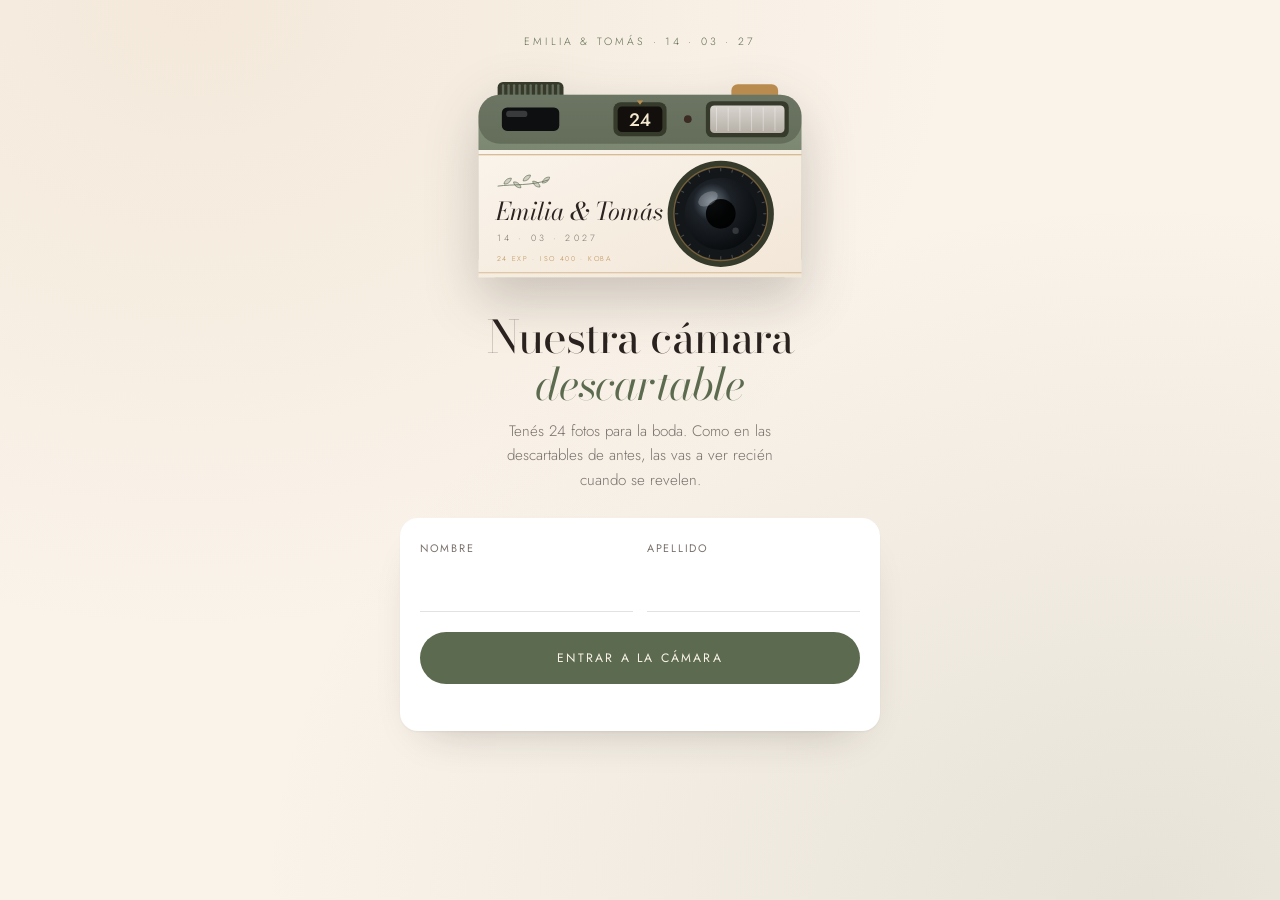
==== index.html @ c5aff481 "Carrusel de fotos, sin zoom y sin cinta de demostración - Las fotos reveladas y las del álbum se abr" ====
<!DOCTYPE html>
<html lang="es">
<head>
<meta charset="UTF-8">
<meta name="viewport" content="width=device-width, initial-scale=1, maximum-scale=1, user-scalable=no, viewport-fit=cover">
<title>Cámara descartable</title>
<meta name="robots" content="noindex">
<meta name="theme-color" content="#FAF3EA">
<meta name="apple-mobile-web-app-capable" content="yes">
<meta name="mobile-web-app-capable" content="yes">
<meta name="apple-mobile-web-app-status-bar-style" content="default">
<meta name="apple-mobile-web-app-title" content="Cámara" id="meta-titulo-app">
<link rel="manifest" href="manifest.webmanifest">
<link rel="icon" href="assets/icono-192.png" type="image/png">
<link rel="apple-touch-icon" href="assets/icono-180.png">

<link rel="preconnect" href="https://fonts.googleapis.com">
<link rel="preconnect" href="https://fonts.gstatic.com" crossorigin>
<link href="https://fonts.googleapis.com/css2?family=Bodoni+Moda:ital,opsz,wght@0,6..96,400;0,6..96,500;1,6..96,400;1,6..96,500&family=Jost:wght@300;400;500&display=swap" rel="stylesheet">

<link rel="stylesheet" href="css/base.css">
<link rel="stylesheet" href="css/app.css">
</head>
<body>

<!-- Íconos de línea fina que usa toda la app -->
<svg width="0" height="0" style="position:absolute" aria-hidden="true">
  <symbol id="i-camara" viewBox="0 0 24 24"><path d="M3 8h4l2-3h6l2 3h4v12H3z"/><circle cx="12" cy="13.5" r="3.8"/></symbol>
  <symbol id="i-rollo" viewBox="0 0 24 24"><rect x="3" y="5" width="18" height="14" rx="1.5"/><path d="M3 8.5h18M3 15.5h18M6 5v3.5M9.5 5v3.5M13 5v3.5M16.5 5v3.5M6 15.5V19M9.5 15.5V19M13 15.5V19M16.5 15.5V19"/></symbol>
  <symbol id="i-album" viewBox="0 0 24 24"><rect x="3" y="3" width="8" height="8" rx="1"/><rect x="13" y="3" width="8" height="8" rx="1"/><rect x="3" y="13" width="8" height="8" rx="1"/><rect x="13" y="13" width="8" height="8" rx="1"/></symbol>
  <symbol id="i-cerrar" viewBox="0 0 24 24"><path d="M6 6l12 12M18 6L6 18"/></symbol>
  <symbol id="i-flash" viewBox="0 0 24 24"><path d="M13 2L5 13.5h6L10 22l8-11.5h-6z"/></symbol>
  <symbol id="i-flash-off" viewBox="0 0 24 24"><path d="M13 2L5 13.5h6L10 22l8-11.5h-6z"/><path d="M3 3l18 18"/></symbol>
  <symbol id="i-girar" viewBox="0 0 24 24"><path d="M4 12a8 8 0 0 1 13.7-5.6L20 8.7M20 4v4.7h-4.7M20 12a8 8 0 0 1-13.7 5.6L4 15.3M4 20v-4.7h4.7"/></symbol>
  <symbol id="i-galeria" viewBox="0 0 24 24"><rect x="3" y="4" width="18" height="16" rx="1.5"/><circle cx="8.5" cy="9.5" r="1.8"/><path d="M21 16l-5-5-8 9"/></symbol>
  <symbol id="i-candado" viewBox="0 0 24 24"><rect x="5" y="10.5" width="14" height="10" rx="1.5"/><path d="M8 10.5V7.5a4 4 0 0 1 8 0v3"/></symbol>
  <symbol id="i-descargar" viewBox="0 0 24 24"><path d="M12 4v11M7 10.5l5 5 5-5M5 20h14"/></symbol>
  <symbol id="i-mensaje" viewBox="0 0 24 24"><path d="M4 5h16v11H9l-5 4z"/></symbol>
  <symbol id="i-campana" viewBox="0 0 24 24"><path d="M6 16V11a6 6 0 0 1 12 0v5l1.5 2h-15z"/><path d="M10 20.5a2 2 0 0 0 4 0"/></symbol>
  <symbol id="i-compartir" viewBox="0 0 24 24"><path d="M12 15V3M8 7l4-4 4 4"/><path d="M5 11v9h14v-9"/></symbol>
  <symbol id="i-papelera" viewBox="0 0 24 24"><path d="M4 7h16M9 7V4.5h6V7M6.5 7l1 13h9l1-13M10 11v5.5M14 11v5.5"/></symbol>
  <symbol id="i-cambiar" viewBox="0 0 24 24"><path d="M4 9h13l-3.5-3.5M20 15H7l3.5 3.5"/></symbol>
  <symbol id="i-mas" viewBox="0 0 24 24"><rect x="4" y="4" width="16" height="16" rx="3"/><path d="M12 8.5v7M8.5 12h7"/></symbol>
</svg>

<div class="app" id="app">

  <!-- Barra superior -->
  <header class="topbar" id="topbar" hidden>
    <div class="topbar-titulo">
      <span class="topbar-nombres" id="tb-nombres"></span>
      <span class="topbar-fecha" id="tb-fecha"></span>
    </div>
    <button class="avatar" id="btn-perfil" type="button" aria-label="Tu perfil"></button>
  </header>

  <main class="pantallas">

    <!-- Cargando -->
    <section class="pantalla pantalla-centro" id="p-cargando">
      <span class="cargando"></span>
    </section>

    <!-- Error -->
    <section class="pantalla pantalla-centro" id="p-error" hidden>
      <p class="mensaje-grande" id="error-texto">No pudimos conectarnos.</p>
      <button class="btn btn-primary" type="button" id="btn-reintentar">Reintentar</button>
    </section>

    <!-- Bienvenida y registro -->
    <section class="pantalla pantalla-bienvenida" id="p-bienvenida" hidden>
      <p class="kicker" id="bv-kicker"></p>
      <div class="descartable-lugar" data-descartable></div>
      <h1 class="titulo-grande">Nuestra cámara<br><em>descartable</em></h1>
      <p class="bajada" id="bv-bajada"></p>
      <form class="form-registro" id="form-registro" novalidate>
        <div class="fila-2">
          <div class="campo">
            <label for="reg-nombre">Nombre</label>
            <input type="text" id="reg-nombre" autocomplete="given-name" maxlength="60" required>
          </div>
          <div class="campo">
            <label for="reg-apellido">Apellido</label>
            <input type="text" id="reg-apellido" autocomplete="family-name" maxlength="60" required>
          </div>
        </div>
        <button class="btn btn-primary btn-block" type="submit" id="btn-registro">Entrar a la cámara</button>
        <p class="feedback" id="reg-feedback" role="status" aria-live="polite"></p>
      </form>
      <p class="nota" id="bv-cerrada" hidden>La cámara está cerrada por ahora.</p>
    </section>

    <!-- Pestaña: Cámara -->
    <section class="pantalla pantalla-camara" id="p-camara" hidden>
      <div class="descartable-lugar" data-descartable></div>
      <div class="cam-estado">
        <p class="cam-estado-num"><span id="cam-quedan">24</span> <span class="cam-estado-txt" id="cam-quedan-txt">fotos en tu rollo</span></p>
        <p class="cam-estado-revela" id="cam-revela"></p>
      </div>
      <button class="obturador-grande" type="button" id="btn-abrir" aria-label="Abrir la cámara">
        <span class="obturador-anillo"></span>
        <span class="obturador-texto">Abrir cámara</span>
      </button>
      <label class="link" for="input-galeria" id="btn-galeria">o subí una foto de tu galería</label>
      <input type="file" id="input-galeria" accept="image/*" class="archivo-oculto">
      <input type="file" id="input-camara-nativa" accept="image/*" capture="environment" class="archivo-oculto">
    </section>

    <!-- Pestaña: Mi rollo -->
    <section class="pantalla pantalla-rollo" id="p-rollo" hidden>
      <div class="rollo-cabecera">
        <h2>Tu rollo</h2>
        <p class="rollo-resumen" id="rollo-resumen"></p>
      </div>
      <div class="rollo-revelado" id="rollo-revelado"></div>
      <div class="pelicula">
        <div class="pelicula-cuadros" id="rollo-grid"></div>
        <p class="pelicula-vacia" id="rollo-vacio">Todavía no sacaste fotos.<br>La primera es la más difícil.</p>
      </div>
    </section>

    <!-- Pestaña: Álbum -->
    <section class="pantalla pantalla-album" id="p-album" hidden>
      <div class="rollo-cabecera">
        <h2>Álbum</h2>
        <p class="rollo-resumen" id="album-resumen"></p>
      </div>
      <div class="album-bloqueado" id="album-bloqueado">
        <span class="album-candado"><svg><use href="#i-candado"/></svg></span>
        <p class="mensaje-grande" id="album-bloqueado-titulo">El álbum es privado</p>
        <p class="nota" id="album-bloqueado-texto"></p>
      </div>
      <div id="album-abierto" hidden>
        <div class="chips" role="tablist">
          <button class="chip is-activo" type="button" data-filtro="todas" role="tab" aria-selected="true">Todas</button>
          <button class="chip" type="button" data-filtro="mias" role="tab" aria-selected="false">Mis fotos</button>
        </div>
        <div class="album-grid" id="album-grid"></div>
        <p class="nota" id="album-vacio" hidden>Todavía no hay fotos en el álbum.</p>
      </div>
    </section>
  </main>

  <!-- Pestañas -->
  <nav class="tabbar" id="tabbar" hidden>
    <button class="tab is-activa" type="button" data-tab="p-camara"><svg><use href="#i-camara"/></svg><span>Cámara</span></button>
    <button class="tab" type="button" data-tab="p-rollo"><svg><use href="#i-rollo"/></svg><span>Mi rollo</span><em class="tab-badge" id="tab-badge" hidden></em></button>
    <button class="tab" type="button" data-tab="p-album"><svg><use href="#i-album"/></svg><span>Álbum</span></button>
  </nav>
</div>

<!-- ===================== VISOR (cámara abierta) ===================== -->
<div class="visor" id="visor" hidden>
  <div class="visor-arriba">
    <button class="visor-btn" type="button" id="visor-cerrar" aria-label="Cerrar la cámara"><svg><use href="#i-cerrar"/></svg></button>
    <div class="contador" aria-live="polite" aria-label="Fotos que quedan">
      <span class="contador-ventana"><span class="contador-num" id="visor-num">24</span></span>
    </div>
    <button class="visor-btn" type="button" id="visor-flash" aria-label="Flash" aria-pressed="false"><svg><use href="#i-flash-off"/></svg></button>
  </div>
  <div class="visor-marco" id="visor-marco">
    <video id="visor-video" playsinline muted autoplay></video>
    <span class="visor-esquinas" aria-hidden="true"></span>
    <span class="visor-destello" id="visor-destello" aria-hidden="true"></span>
    <p class="visor-aviso" id="visor-aviso" hidden></p>
  </div>
  <div class="visor-abajo">
    <label class="visor-btn" for="input-galeria-visor" aria-label="Subir de la galería"><svg><use href="#i-galeria"/></svg></label>
    <input type="file" id="input-galeria-visor" accept="image/*" class="archivo-oculto">
    <button class="disparador" type="button" id="visor-disparar" aria-label="Sacar foto"><span></span></button>
    <button class="visor-btn" type="button" id="visor-girar" aria-label="Cambiar de cámara"><svg><use href="#i-girar"/></svg></button>
  </div>
  <button class="visor-chip" type="button" id="visor-chip" hidden><svg><use href="#i-mensaje"/></svg><span id="visor-chip-texto"></span></button>
</div>

<!-- ===================== CARRUSEL (fotos a pantalla completa) ===================== -->
<div class="carrusel" id="carrusel" hidden role="dialog" aria-modal="true" aria-labelledby="car-titulo">
  <div class="carrusel-arriba">
    <button class="visor-btn" type="button" id="car-cerrar" aria-label="Cerrar"><svg><use href="#i-cerrar"/></svg></button>
    <div class="carrusel-titulo"><span id="car-titulo"></span><em id="car-sub"></em></div>
    <span class="carrusel-cuenta" id="car-cuenta"></span>
  </div>
  <div class="carrusel-pista" id="car-pista"></div>
  <div class="carrusel-abajo">
    <p class="carrusel-comentario" id="car-comentario" hidden></p>
    <div class="carrusel-acciones">
      <button class="car-accion" type="button" id="car-mensaje"><svg><use href="#i-mensaje"/></svg>Mensaje</button>
      <button class="car-accion" type="button" id="car-guardar"><svg><use href="#i-descargar"/></svg>Guardar</button>
      <label class="car-accion" for="input-reemplazo" id="car-reemplazar"><svg><use href="#i-cambiar"/></svg>Reemplazar</label>
      <button class="car-accion" type="button" id="car-borrar"><svg><use href="#i-papelera"/></svg><span>Borrar</span></button>
    </div>
  </div>
</div>

<!-- ===================== HOJAS ===================== -->
<div class="hoja" id="h-perfil" hidden>
  <div class="hoja-panel" role="dialog" aria-modal="true" aria-labelledby="perfil-nombre">
    <span class="hoja-asa"></span>
    <div class="perfil-cabeza">
      <span class="avatar avatar-grande" id="perfil-avatar"></span>
      <p class="hoja-titulo" id="perfil-nombre"></p>
      <p class="perfil-modo" id="perfil-modo" hidden>Modo demostración · las fotos quedan solo en este celular</p>
    </div>
    <div class="lista">
      <div class="lista-item lista-item-col">
        <p class="lista-titulo">Tu enlace personal</p>
        <p class="lista-texto">Con este enlace volvés a tu cámara desde otro celular. No lo compartas: con él se entra como vos.</p>
        <div class="fila-2 fila-botones">
          <a class="btn btn-outline" id="enlace-whatsapp" target="_blank" rel="noopener">WhatsApp</a>
          <button class="btn btn-ghost" type="button" id="enlace-copiar">Copiar</button>
        </div>
      </div>
      <button class="lista-item" type="button" id="btn-instalar" hidden>
        <svg><use href="#i-mas"/></svg><span><strong>Instalar la app</strong>Tenela en tu pantalla de inicio</span>
      </button>
      <button class="lista-item" type="button" id="btn-avisos">
        <svg><use href="#i-campana"/></svg><span><strong>Avisos</strong><em id="avisos-estado">Te avisamos cuando se revelen</em></span>
      </button>
      <label class="lista-item" for="sw-sonido">
        <svg><use href="#i-camara"/></svg><span><strong>Sonido de la cámara</strong></span>
        <input type="checkbox" class="interruptor" id="sw-sonido" checked>
      </label>
    </div>
    <button class="link link-chico" type="button" id="btn-salir">Salir de esta cámara</button>
  </div>
</div>

<div class="hoja" id="h-mensaje" hidden>
  <div class="hoja-panel" role="dialog" aria-modal="true" aria-labelledby="mensaje-titulo">
    <span class="hoja-asa"></span>
    <p class="hoja-titulo" id="mensaje-titulo">Un mensaje para los novios</p>
    <p class="lista-texto" id="mensaje-sub"></p>
    <div class="campo">
      <label for="mensaje-texto">Mensaje (opcional)</label>
      <textarea id="mensaje-texto" maxlength="280" rows="3" placeholder="Unas palabras que acompañen la foto"></textarea>
    </div>
    <button class="btn btn-primary btn-block" type="button" id="mensaje-guardar">Guardar mensaje</button>
  </div>
</div>

<div class="hoja" id="h-foto" hidden>
  <div class="hoja-panel hoja-foto" role="dialog" aria-modal="true" aria-labelledby="foto-titulo">
    <span class="hoja-asa"></span>
    <div class="hoja-cabeza">
      <p class="hoja-titulo" id="foto-titulo"></p>
      <button class="icono-btn" type="button" data-cerrar aria-label="Cerrar"><svg><use href="#i-cerrar"/></svg></button>
    </div>
    <figure class="foto-grande" id="foto-figura">
      <img id="foto-img" alt="">
      <div class="negativo-grande" id="foto-negativo" hidden><span id="foto-negativo-num"></span><em>En revelado</em></div>
    </figure>
    <p class="foto-autor" id="foto-autor" hidden></p>
    <p class="foto-comentario" id="foto-comentario-ver" hidden></p>
    <div class="campo" id="foto-campo-comentario">
      <label for="foto-comentario">Mensaje</label>
      <textarea id="foto-comentario" maxlength="280" rows="2" placeholder="Opcional"></textarea>
    </div>
    <button class="link link-chico" type="button" id="foto-guardar-comentario" hidden>Guardar mensaje</button>
    <div class="fila-botones-3" id="foto-acciones">
      <button class="btn btn-ghost" type="button" id="foto-descargar"><svg class="btn-icono"><use href="#i-descargar"/></svg>Guardar</button>
      <label class="btn btn-outline" for="input-reemplazo" id="foto-reemplazar">Reemplazar</label>
      <input type="file" id="input-reemplazo" accept="image/*" class="archivo-oculto">
      <button class="btn btn-danger" type="button" id="foto-borrar">Borrar</button>
    </div>
  </div>
</div>

<div class="hoja" id="h-instalar" hidden>
  <div class="hoja-panel" role="dialog" aria-modal="true" aria-labelledby="instalar-titulo">
    <span class="hoja-asa"></span>
    <p class="hoja-titulo" id="instalar-titulo">Tené la cámara a mano</p>
    <ol class="pasos">
      <li>Tocá <svg class="paso-icono"><use href="#i-compartir"/></svg> <strong>Compartir</strong> abajo en Safari.</li>
      <li>Elegí <svg class="paso-icono"><use href="#i-mas"/></svg> <strong>Agregar a inicio</strong>.</li>
      <li>Abrí la cámara desde el ícono nuevo: ya entra con tu nombre.</li>
    </ol>
    <p class="lista-texto">Así te podemos avisar cuando se revelen las fotos.</p>
    <button class="btn btn-primary btn-block" type="button" data-cerrar>Entendido</button>
  </div>
</div>

<div class="toast" id="toast" role="status" aria-live="polite"></div>

<script src="js/boda.js"></script>
<script src="js/api.js" defer></script>
<script src="js/api-demo.js" defer></script>
<script src="js/imagenes.js" defer></script>
<script src="js/sonidos.js" defer></script>
<script src="js/descartable.js" defer></script>
<script src="js/visor.js" defer></script>
<script src="js/app.js" defer></script>
</body>
</html>
---- css/base.css ----
/* ============================================================
   BASE — colores, tipografías, botones y campos.
   Los colores se reemplazan con los de cada boda (bodas/<boda>.js).
   ============================================================ */
:root {
  --color-bg: #FAF3EA;
  --color-ink: #2B2320;
  --color-primary: #5C6B4F;
  --color-accent: #B98B4E;
  --color-blush: #D9A6A0;
  --color-surface: #FFFFFF;

  --color-line: color-mix(in srgb, var(--color-ink) 13%, transparent);
  --color-muted: color-mix(in srgb, var(--color-ink) 62%, var(--color-bg));
  --color-soft: color-mix(in srgb, var(--color-primary) 9%, var(--color-bg));
  --color-deep: color-mix(in srgb, var(--color-primary) 70%, #000);
  --color-gold-soft: color-mix(in srgb, var(--color-accent) 45%, transparent);
  --color-error: #a4453a;

  --font-display: "Bodoni Moda", "Didot", "Times New Roman", serif;
  --font-body: "Jost", "Futura", system-ui, sans-serif;

  --ease-soft: cubic-bezier(.22,.61,.36,1);
  --ease-out: cubic-bezier(.16,1,.3,1);
  --shadow-card: 0 1px 2px rgba(43,35,32,.05), 0 20px 44px -28px rgba(43,35,32,.32);
  --safe-top: env(safe-area-inset-top, 0px);
  --safe-bottom: env(safe-area-inset-bottom, 0px);
}

* { box-sizing: border-box; -webkit-tap-highlight-color: transparent; }
html { -webkit-text-size-adjust: 100%; overflow-x: clip; }
body {
  margin: 0;
  background: var(--color-bg);
  color: var(--color-ink);
  font-family: var(--font-body);
  font-weight: 300;
  font-size: 1rem;
  line-height: 1.6;
  -webkit-font-smoothing: antialiased;
  overflow-x: clip;
}
img { max-width: 100%; display: block; }
a { color: inherit; }
button { font-family: inherit; color: inherit; cursor: pointer; }
h1, h2, h3 { font-family: var(--font-display); font-weight: 400; margin: 0; }
[hidden] { display: none !important; }

@media (prefers-reduced-motion: reduce) {
  *, *::before, *::after { animation-duration: .001ms !important; transition-duration: .001ms !important; }
}

/* ---------- Botones ---------- */
.btn {
  display: inline-flex;
  align-items: center;
  justify-content: center;
  gap: 10px;
  min-height: 52px;
  padding: 0 28px;
  font-size: .76rem;
  font-weight: 400;
  letter-spacing: .18em;
  text-transform: uppercase;
  border-radius: 100px;
  border: 1px solid transparent;
  text-decoration: none;
  transition: background .3s, color .3s, border-color .3s, transform .3s var(--ease-out), opacity .3s;
  user-select: none;
}
.btn:active { transform: scale(.97); }
.btn:disabled, .btn.is-disabled { opacity: .45; pointer-events: none; }
.btn-primary { background: var(--color-primary); color: var(--color-bg); }
.btn-outline { background: transparent; border-color: var(--color-primary); color: var(--color-primary); }
.btn-ghost { background: transparent; border-color: var(--color-line); color: var(--color-ink); }
.btn-danger { background: transparent; border-color: color-mix(in srgb, var(--color-error) 40%, transparent); color: var(--color-error); }
.btn-danger.is-confirmando { background: var(--color-error); color: #fff; }
.btn-block { width: 100%; }

/* ---------- Campos ---------- */
.campo { margin-bottom: 20px; }
.campo label {
  display: block;
  margin-bottom: 6px;
  font-size: .68rem;
  font-weight: 400;
  letter-spacing: .16em;
  text-transform: uppercase;
  color: var(--color-muted);
}
input, textarea {
  width: 100%;
  font-family: inherit;
  font-size: 1rem;
  font-weight: 300;
  padding: 12px 2px;
  border: none;
  border-bottom: 1px solid var(--color-line);
  border-radius: 0;
  background: transparent;
  color: var(--color-ink);
  transition: border-color .3s;
}
textarea { resize: none; }
input:focus, textarea:focus { outline: none; border-bottom-color: var(--color-primary); }
::placeholder { color: color-mix(in srgb, var(--color-ink) 35%, transparent); }

:focus-visible { outline: 2px solid var(--color-accent); outline-offset: 3px; }

@keyframes entra { from { opacity: 0; transform: translateY(10px); } }
@keyframes gira { to { transform: rotate(360deg); } }
---- css/app.css ----
/* ============================================================
   APP — cámara descartable
   ============================================================ */
:root {
  --alto-topbar: 58px;
  --alto-tabbar: 64px;
}

/* Como una app: sin zoom con doble toque ni pellizco */
html { touch-action: manipulation; }
body.sin-scroll { overflow: hidden; }

body {
  min-height: 100dvh;
  background:
    radial-gradient(ellipse at 15% 0%, color-mix(in srgb, var(--color-accent) 10%, transparent), transparent 50%),
    radial-gradient(ellipse at 90% 100%, color-mix(in srgb, var(--color-primary) 12%, transparent), transparent 55%),
    var(--color-bg);
  background-attachment: fixed;
}

.app { max-width: 520px; margin: 0 auto; min-height: 100dvh; }

/* ---------- Barra superior ---------- */
.topbar {
  position: sticky;
  top: 0;
  z-index: 20;
  display: flex;
  align-items: center;
  justify-content: space-between;
  min-height: calc(var(--alto-topbar) + var(--safe-top));
  padding: var(--safe-top) 18px 0;
  background: color-mix(in srgb, var(--color-bg) 82%, transparent);
  backdrop-filter: blur(14px) saturate(1.3);
  -webkit-backdrop-filter: blur(14px) saturate(1.3);
  border-bottom: 1px solid var(--color-line);
}
.topbar-titulo { display: flex; flex-direction: column; line-height: 1.15; }
.topbar-nombres { font-family: var(--font-display); font-style: italic; font-size: 1.2rem; }
.topbar-fecha { font-size: .62rem; letter-spacing: .26em; color: var(--color-muted); }
.avatar {
  width: 38px; height: 38px;
  border-radius: 50%;
  border: none;
  background: var(--color-primary);
  color: var(--color-bg);
  font-size: .82rem;
  font-weight: 400;
  letter-spacing: .04em;
  display: inline-flex;
  align-items: center;
  justify-content: center;
  box-shadow: 0 0 0 2px var(--color-bg), 0 0 0 3px var(--color-gold-soft);
}
.avatar-grande { width: 64px; height: 64px; font-size: 1.3rem; }

/* ---------- Pantallas ---------- */
.pantalla {
  padding: 22px 20px calc(var(--alto-tabbar) + var(--safe-bottom) + 30px);
  animation: entra .45s var(--ease-out);
}
.pantalla-centro {
  min-height: 100dvh;
  display: flex;
  flex-direction: column;
  align-items: center;
  justify-content: center;
  gap: 22px;
  text-align: center;
}
.cargando {
  width: 36px; height: 36px;
  border-radius: 50%;
  border: 1.5px solid var(--color-gold-soft);
  border-top-color: var(--color-primary);
  animation: gira 1s linear infinite;
}
.mensaje-grande { font-family: var(--font-display); font-style: italic; font-size: 1.5rem; line-height: 1.3; margin: 0; }
.nota { color: var(--color-muted); font-size: .86rem; text-align: center; margin: 10px 0 0; }
.feedback { min-height: 1.3em; margin: 12px 0 0; text-align: center; font-size: .86rem; color: var(--color-error); }
.kicker { margin: 0 0 6px; font-size: .66rem; letter-spacing: .3em; text-transform: uppercase; color: var(--color-primary); text-align: center; }
.link {
  display: inline-block;
  background: none;
  border: none;
  padding: 6px;
  font-size: .9rem;
  color: var(--color-primary);
  text-decoration: underline;
  text-underline-offset: 3px;
  cursor: pointer;
}
.link-chico { font-size: .82rem; color: var(--color-muted); }
.link.is-disabled { opacity: .4; pointer-events: none; }
.archivo-oculto { position: absolute; width: 1px; height: 1px; opacity: 0; pointer-events: none; }
.fila-2 { display: grid; grid-template-columns: 1fr 1fr; gap: 14px; }

/* ---------- Bienvenida ---------- */
.pantalla-bienvenida { padding-top: calc(var(--safe-top) + 34px); text-align: center; }
.pantalla-bienvenida .descartable-lugar { margin: 14px auto 26px; }
.titulo-grande { font-size: clamp(2.2rem, 10vw, 2.8rem); line-height: 1.04; letter-spacing: -.02em; }
.titulo-grande em { color: var(--color-primary); }
.bajada { margin: 12px auto 26px; max-width: 32ch; color: var(--color-muted); font-size: .95rem; }
.form-registro {
  text-align: left;
  background: var(--color-surface);
  border-radius: 18px;
  padding: 22px 20px 18px;
  box-shadow: var(--shadow-card);
}

/* ---------- La cámara dibujada ---------- */
.descartable-lugar { width: min(84vw, 340px); margin: 6px auto 0; }
.descartable {
  --d-cuerpo: var(--color-primary);
  --d-cuerpo-claro: color-mix(in srgb, var(--color-primary) 72%, #fff);
  --d-oscuro: color-mix(in srgb, var(--color-primary) 45%, #15110e);
  --d-papel: color-mix(in srgb, var(--color-bg) 92%, #fff);
  --d-papel-sombra: color-mix(in srgb, var(--color-bg) 88%, var(--color-accent));
  --d-flash-1: #d9d5cf;
  --d-flash-2: #b6b0a7;
  filter: drop-shadow(0 22px 26px rgba(43,35,32,.22));
  transition: transform .6s var(--ease-out);
}
.d-svg { width: 100%; height: auto; display: block; overflow: visible; }
.d-nombres { font-family: var(--font-display); font-style: italic; font-size: 23px; fill: var(--color-ink); }
.d-fecha { font-family: var(--font-body); font-size: 8.5px; letter-spacing: 3px; fill: var(--color-muted); }
.d-exp { font-family: var(--font-body); font-size: 6.6px; letter-spacing: 1.6px; fill: var(--color-accent); }
.d-num {
  font-family: var(--font-body);
  font-weight: 500;
  font-size: 17px;
  fill: #f3e7cf;
  font-variant-numeric: tabular-nums;
  transform-box: fill-box;
  transform-origin: center;
}
.d-num.rueda { animation: rueda .7s var(--ease-out); }
@keyframes rueda { from { transform: translateY(-22px); opacity: 0; } 60% { opacity: 1; } }
.d-led { fill: #3b2b23; transition: fill .3s; }
.d-flash-halo { opacity: 0; transition: opacity .5s; }
.d-iris { transform-box: fill-box; transform-origin: center; transition: transform .8s var(--ease-out); }
.d-disparador { transition: transform .15s; transform-box: fill-box; transform-origin: center bottom; }

.descartable[data-estado="cargando"] { --d-flash-1: #fff6d6; --d-flash-2: #f2d896; }
.descartable[data-estado="cargando"] .d-led { animation: led .35s steps(2) infinite; }
.descartable[data-estado="cargando"] .d-flash-halo { opacity: .7; }
.descartable[data-estado="lista"] { --d-flash-1: #fffdf2; --d-flash-2: #ffe7a3; }
.descartable[data-estado="lista"] .d-led { fill: #7ee08a; filter: drop-shadow(0 0 3px #7ee08a); }
.descartable[data-estado="lista"] .d-flash-halo { opacity: 1; }
.descartable[data-estado="lista"] .d-iris,
.descartable[data-estado="cargando"] .d-iris { transform: scale(.45); }
.descartable[data-estado="lista"] .d-disparador { transform: scaleY(.6); }
.descartable[data-estado="lista"] { transform: translateY(-4px) scale(1.02); }
@keyframes led { 0% { fill: #ff9a3c; } 100% { fill: #3b2b23; } }

/* ---------- Pestaña Cámara ---------- */
.pantalla-camara { display: flex; flex-direction: column; align-items: center; text-align: center; }
.pantalla-camara .descartable-lugar { margin-top: 18px; }
.cam-estado { margin: 26px 0 22px; }
.cam-estado-num { margin: 0; font-family: var(--font-display); font-size: 2.6rem; line-height: 1; }
.cam-estado-num #cam-quedan { color: var(--color-primary); }
.cam-estado-txt { display: block; margin-top: 6px; font-family: var(--font-body); font-size: .76rem; letter-spacing: .2em; text-transform: uppercase; color: var(--color-muted); }
.cam-estado-revela { margin: 12px 0 0; font-size: .86rem; color: var(--color-muted); }
.cam-estado-revela strong { font-weight: 400; color: var(--color-ink); }

.obturador-grande {
  display: flex;
  flex-direction: column;
  align-items: center;
  gap: 12px;
  background: none;
  border: none;
  padding: 0;
}
.obturador-anillo {
  position: relative;
  width: 84px; height: 84px;
  border-radius: 50%;
  border: 2px solid var(--color-primary);
  transition: transform .2s var(--ease-out);
}
.obturador-anillo::after {
  content: "";
  position: absolute;
  inset: 7px;
  border-radius: 50%;
  background: var(--color-primary);
  box-shadow: inset 0 -6px 12px rgba(0,0,0,.18);
}
.obturador-grande:active .obturador-anillo { transform: scale(.92); }
.obturador-texto { font-size: .74rem; letter-spacing: .22em; text-transform: uppercase; color: var(--color-primary); }
.obturador-grande:disabled { opacity: .4; }

/* ---------- Visor ---------- */
.visor {
  position: fixed;
  inset: 0;
  z-index: 100;
  display: flex;
  flex-direction: column;
  background: #0c0b0a;
  color: #f3ece0;
  padding: var(--safe-top) 0 var(--safe-bottom);
  animation: visorEntra .45s var(--ease-out);
}
@keyframes visorEntra { from { opacity: 0; transform: scale(1.04); } }
.visor-arriba, .visor-abajo {
  display: flex;
  align-items: center;
  justify-content: space-between;
  padding: 14px 22px;
}
.visor-abajo { padding: 18px 34px 26px; }
.visor-btn {
  width: 46px; height: 46px;
  display: inline-flex;
  align-items: center;
  justify-content: center;
  border-radius: 50%;
  border: none;
  background: rgba(255,255,255,.1);
  color: #f3ece0;
  cursor: pointer;
}
.visor-btn svg, .tab svg, .lista-item > svg, .icono-btn svg, .album-candado svg, .btn-icono, .visor-chip svg, .paso-icono {
  fill: none;
  stroke: currentColor;
  stroke-width: 1.4;
  stroke-linecap: round;
  stroke-linejoin: round;
}
.visor-btn svg { width: 22px; height: 22px; }
.visor-btn[aria-pressed="true"] { background: #ffe7a3; color: #2a2017; }
.visor-btn[aria-pressed="true"] svg { fill: currentColor; }

.contador { display: flex; flex-direction: column; align-items: center; }
.contador-ventana {
  min-width: 64px;
  height: 40px;
  padding: 0 12px;
  border-radius: 10px;
  background: #1c1714;
  box-shadow: inset 0 0 0 2px #2c2420, inset 0 4px 10px rgba(0,0,0,.6);
  display: flex;
  align-items: center;
  justify-content: center;
  overflow: hidden;
}
.contador-num { font-size: 1.45rem; font-weight: 500; color: #f3e2bd; font-variant-numeric: tabular-nums; }
.contador-num.rueda { animation: ruedaHtml .7s var(--ease-out); }
@keyframes ruedaHtml { from { transform: translateY(-110%); opacity: .2; } }

.visor-marco {
  position: relative;
  flex: 1;
  display: flex;
  align-items: center;
  justify-content: center;
  padding: 0 14px;
  min-height: 0;
}
.visor-marco video {
  width: min(100%, calc((100dvh - 230px) * .75));
  aspect-ratio: 3 / 4;
  object-fit: cover;
  border-radius: 16px;
  background: #1a1715;
}
.visor-marco video.es-frontal { transform: scaleX(-1); }
.visor-esquinas {
  position: absolute;
  width: min(calc(100% - 28px), calc((100dvh - 230px) * .75));
  aspect-ratio: 3 / 4;
  pointer-events: none;
  background:
    linear-gradient(#f3ece0, #f3ece0) left 14px top 14px / 22px 1.5px,
    linear-gradient(#f3ece0, #f3ece0) left 14px top 14px / 1.5px 22px,
    linear-gradient(#f3ece0, #f3ece0) right 14px top 14px / 22px 1.5px,
    linear-gradient(#f3ece0, #f3ece0) right 14px top 14px / 1.5px 22px,
    linear-gradient(#f3ece0, #f3ece0) left 14px bottom 14px / 22px 1.5px,
    linear-gradient(#f3ece0, #f3ece0) left 14px bottom 14px / 1.5px 22px,
    linear-gradient(#f3ece0, #f3ece0) right 14px bottom 14px / 22px 1.5px,
    linear-gradient(#f3ece0, #f3ece0) right 14px bottom 14px / 1.5px 22px;
  background-repeat: no-repeat;
  opacity: .7;
}
.visor-destello { position: fixed; inset: 0; background: #fff; opacity: 0; pointer-events: none; z-index: 5; }
.visor-destello.disparo { animation: destello .55s ease-out; }
@keyframes destello { 0% { opacity: .95; } 100% { opacity: 0; } }
.visor-aviso {
  position: absolute;
  max-width: 300px;
  margin: 0;
  padding: 18px 20px;
  border-radius: 14px;
  background: rgba(20,17,15,.88);
  text-align: center;
  font-size: .9rem;
  line-height: 1.5;
}

.disparador {
  width: 82px; height: 82px;
  border-radius: 50%;
  border: 3px solid #f3ece0;
  background: transparent;
  padding: 5px;
}
.disparador span {
  display: block;
  width: 100%; height: 100%;
  border-radius: 50%;
  background: #f3ece0;
  transition: transform .12s, background .2s;
}
.disparador:active span { transform: scale(.86); background: #d8cfbf; }
.disparador:disabled { opacity: .35; }

.visor-chip {
  position: absolute;
  left: 50%;
  bottom: calc(var(--safe-bottom) + 132px);
  transform: translateX(-50%);
  display: inline-flex;
  align-items: center;
  gap: 8px;
  padding: 10px 16px;
  border-radius: 100px;
  border: none;
  background: rgba(243,236,224,.94);
  color: #2a2017;
  font-size: .82rem;
  white-space: nowrap;
  animation: entra .4s var(--ease-out);
}
.visor-chip svg { width: 16px; height: 16px; }

/* ---------- Mi rollo ---------- */
.rollo-cabecera { display: flex; align-items: baseline; justify-content: space-between; margin-bottom: 14px; }
.rollo-cabecera h2 { font-size: 2rem; font-style: italic; }
.rollo-resumen { margin: 0; font-size: .7rem; letter-spacing: .2em; text-transform: uppercase; color: var(--color-muted); }

.rollo-revelado {
  margin-bottom: 18px;
  padding: 18px 20px;
  border-radius: 16px;
  background: var(--color-surface);
  box-shadow: var(--shadow-card);
}
.rollo-revelado:empty { display: none; }
.revelado-titulo { margin: 0; font-family: var(--font-display); font-style: italic; font-size: 1.3rem; }
.revelado-cuenta { margin: 4px 0 0; font-size: .88rem; color: var(--color-muted); }
.revelado-cuenta strong { font-weight: 400; color: var(--color-primary); }

.pelicula {
  position: relative;
  padding: 26px 10px;
  border-radius: 6px;
  background: #241e1a;
}
.pelicula::before, .pelicula::after {
  content: "";
  position: absolute;
  left: 8px; right: 8px;
  height: 8px;
  background: repeating-linear-gradient(90deg, transparent 0 7px, rgba(250,243,234,.85) 7px 15px, transparent 15px 22px);
  border-radius: 1px;
}
.pelicula::before { top: 9px; }
.pelicula::after { bottom: 9px; }
.pelicula-cuadros { display: grid; grid-template-columns: repeat(3, 1fr); gap: 6px; }
.pelicula-cuadros:empty { display: none; }
.pelicula-vacia { margin: 0; padding: 24px 10px; text-align: center; color: rgba(250,243,234,.7); font-family: var(--font-display); font-style: italic; line-height: 1.5; }

.cuadro {
  position: relative;
  aspect-ratio: 3 / 4;
  padding: 0;
  border: none;
  border-radius: 3px;
  overflow: hidden;
  cursor: pointer;
  background: #3a302a;
  animation: entra .4s var(--ease-out);
}
.cuadro img { width: 100%; height: 100%; object-fit: cover; }
/* Negativo sin revelar */
.cuadro.es-negativo, .negativo-grande {
  background:
    radial-gradient(ellipse at 30% 25%, rgba(255,190,120,.35), transparent 60%),
    repeating-linear-gradient(180deg, rgba(0,0,0,.05) 0 2px, transparent 2px 4px),
    linear-gradient(160deg, #5e2a10, #a8561f 55%, #6b3214);
}
.cuadro-num {
  position: absolute;
  left: 6px; bottom: 4px;
  font-size: .62rem;
  font-weight: 500;
  letter-spacing: .08em;
  color: #f1a24c;
  text-shadow: 0 1px 2px rgba(0,0,0,.5);
}
.cuadro-etiqueta {
  position: absolute;
  inset: 0;
  display: flex;
  align-items: center;
  justify-content: center;
  padding: 8px;
  text-align: center;
  font-size: .58rem;
  letter-spacing: .18em;
  text-transform: uppercase;
  color: rgba(255,236,210,.82);
}
.cuadro-nota {
  position: absolute;
  right: 6px; bottom: 6px;
  width: 7px; height: 7px;
  border-radius: 50%;
  background: #f3e7cf;
  box-shadow: 0 0 0 2px rgba(0,0,0,.25);
}
.cuadro.is-subiendo { animation: entra .4s var(--ease-out), latido 1.4s ease-in-out infinite; }
@keyframes latido { 50% { filter: brightness(1.3); } }
.cuadro.is-error { outline: 2px solid var(--color-error); outline-offset: -2px; }
.cuadro.is-error .cuadro-etiqueta { background: rgba(110,30,20,.55); color: #fff; }

/* ---------- Álbum ---------- */
.album-bloqueado { display: flex; flex-direction: column; align-items: center; gap: 14px; padding: 50px 10px; text-align: center; }
.album-candado {
  width: 76px; height: 76px;
  border-radius: 50%;
  display: inline-flex;
  align-items: center;
  justify-content: center;
  background: var(--color-surface);
  box-shadow: var(--shadow-card);
  color: var(--color-primary);
}
.album-candado svg { width: 30px; height: 30px; }

.chips { display: flex; gap: 8px; margin-bottom: 16px; }
.chip {
  padding: 9px 16px;
  border-radius: 100px;
  border: 1px solid var(--color-line);
  background: transparent;
  font-size: .82rem;
}
.chip.is-activo { background: var(--color-ink); border-color: var(--color-ink); color: var(--color-bg); }
.album-grid { display: grid; grid-template-columns: 1fr 1fr; gap: 10px; }
.album-item {
  position: relative;
  aspect-ratio: 4 / 5;
  padding: 0;
  border: none;
  border-radius: 16px;
  overflow: hidden;
  background: var(--color-soft);
  cursor: pointer;
}
.album-item img { width: 100%; height: 100%; object-fit: cover; opacity: 0; transition: opacity .5s; }
.album-item img.cargada { opacity: 1; }
.album-item-autor {
  position: absolute;
  left: 0; right: 0; bottom: 0;
  padding: 22px 10px 8px;
  font-size: .72rem;
  color: #fff;
  text-align: left;
  background: linear-gradient(transparent, rgba(0,0,0,.55));
}

/* ---------- Pestañas ---------- */
.tabbar {
  position: fixed;
  left: 50%;
  bottom: 0;
  z-index: 30;
  width: min(100%, 520px);
  transform: translateX(-50%);
  display: grid;
  grid-template-columns: repeat(3, 1fr);
  height: calc(var(--alto-tabbar) + var(--safe-bottom));
  padding-bottom: var(--safe-bottom);
  background: color-mix(in srgb, var(--color-bg) 86%, transparent);
  backdrop-filter: blur(16px) saturate(1.3);
  -webkit-backdrop-filter: blur(16px) saturate(1.3);
  border-top: 1px solid var(--color-line);
}
.tab {
  position: relative;
  display: flex;
  flex-direction: column;
  align-items: center;
  justify-content: center;
  gap: 4px;
  border: none;
  background: none;
  color: var(--color-muted);
  font-size: .66rem;
  letter-spacing: .08em;
}
.tab svg { width: 24px; height: 24px; }
.tab.is-activa { color: var(--color-primary); }
.tab.is-activa::before {
  content: "";
  position: absolute;
  top: 0;
  width: 26px; height: 2px;
  border-radius: 2px;
  background: var(--color-primary);
}
.tab-badge {
  position: absolute;
  top: 8px;
  left: calc(50% + 8px);
  min-width: 18px;
  height: 18px;
  padding: 0 5px;
  border-radius: 9px;
  background: var(--color-accent);
  color: #fff;
  font-size: .62rem;
  font-style: normal;
  line-height: 18px;
}

/* ---------- Hojas ---------- */
.hoja {
  position: fixed;
  inset: 0;
  z-index: 200;
  display: flex;
  align-items: flex-end;
  justify-content: center;
  background: rgba(30,24,20,.5);
  animation: fondo .3s ease;
}
@keyframes fondo { from { opacity: 0; } }
.hoja-panel {
  width: 100%;
  max-width: 520px;
  max-height: 92dvh;
  overflow-y: auto;
  padding: 10px 20px calc(24px + var(--safe-bottom));
  border-radius: 22px 22px 0 0;
  background: var(--color-bg);
  animation: sube .45s var(--ease-out);
}
@keyframes sube { from { transform: translateY(60px); opacity: 0; } }
.hoja-asa { display: block; width: 40px; height: 4px; margin: 0 auto 14px; border-radius: 4px; background: var(--color-line); }
.hoja-cabeza { display: flex; align-items: center; justify-content: space-between; margin-bottom: 12px; }
.hoja-titulo { margin: 0 0 12px; font-family: var(--font-display); font-style: italic; font-size: 1.5rem; line-height: 1.2; }
.hoja-cabeza .hoja-titulo { margin: 0; }
.icono-btn { width: 40px; height: 40px; border: none; border-radius: 50%; background: var(--color-soft); display: inline-flex; align-items: center; justify-content: center; }
.icono-btn svg { width: 18px; height: 18px; }

.perfil-cabeza { display: flex; flex-direction: column; align-items: center; gap: 10px; margin: 6px 0 18px; }
.lista { display: flex; flex-direction: column; gap: 10px; margin-bottom: 18px; }
.lista-item {
  display: flex;
  align-items: center;
  gap: 14px;
  width: 100%;
  padding: 16px;
  border: none;
  border-radius: 16px;
  background: var(--color-surface);
  text-align: left;
  font-size: .92rem;
  cursor: pointer;
}
.lista-item > svg { width: 22px; height: 22px; flex: none; color: var(--color-primary); }
.lista-item span { flex: 1; display: flex; flex-direction: column; }
.lista-item strong { font-weight: 400; }
.lista-item em { font-style: normal; font-size: .8rem; color: var(--color-muted); }
.lista-item-col { flex-direction: column; align-items: stretch; cursor: default; }
.lista-titulo { margin: 0; font-weight: 400; }
.lista-texto { margin: 4px 0 12px; font-size: .84rem; color: var(--color-muted); line-height: 1.5; }
.fila-botones .btn { min-height: 46px; }
.fila-botones-3 { display: grid; grid-template-columns: repeat(3, 1fr); gap: 8px; }
.fila-botones-3 .btn { padding: 0 8px; min-height: 48px; font-size: .68rem; letter-spacing: .12em; }
.btn-icono { width: 16px; height: 16px; }

.interruptor {
  appearance: none;
  -webkit-appearance: none;
  flex: none;
  width: 46px; height: 28px;
  padding: 0;
  border: none;
  border-radius: 28px;
  background: var(--color-line);
  position: relative;
  transition: background .25s;
}
.interruptor::after {
  content: "";
  position: absolute;
  top: 3px; left: 3px;
  width: 22px; height: 22px;
  border-radius: 50%;
  background: #fff;
  box-shadow: 0 1px 3px rgba(0,0,0,.25);
  transition: transform .25s var(--ease-out);
}
.interruptor:checked { background: var(--color-primary); }
.interruptor:checked::after { transform: translateX(18px); }

.foto-grande { margin: 0 0 16px; border-radius: 14px; overflow: hidden; background: var(--color-soft); }
.foto-grande img { width: 100%; max-height: 58dvh; object-fit: contain; background: #1a1715; }
.negativo-grande {
  aspect-ratio: 3 / 4;
  max-height: 46dvh;
  margin: 0 auto;
  display: flex;
  flex-direction: column;
  align-items: center;
  justify-content: center;
  gap: 8px;
  color: rgba(255,236,210,.9);
}
.negativo-grande span { font-size: 1.6rem; font-weight: 500; color: #f1a24c; }
.negativo-grande em { font-style: normal; font-size: .7rem; letter-spacing: .24em; text-transform: uppercase; }
.foto-autor { margin: -4px 0 4px; font-size: .78rem; letter-spacing: .14em; text-transform: uppercase; color: var(--color-muted); }
.foto-comentario { margin: 0 0 16px; font-family: var(--font-display); font-style: italic; font-size: 1.15rem; }

.pasos { margin: 0 0 14px; padding-left: 20px; line-height: 1.9; font-size: .95rem; }
.paso-icono { width: 18px; height: 18px; vertical-align: -3px; color: var(--color-primary); }

/* ---------- Avisos ---------- */
.toast {
  position: fixed;
  left: 20px;
  right: 20px;
  bottom: calc(var(--alto-tabbar) + var(--safe-bottom) + 14px);
  z-index: 300;
  width: fit-content;
  max-width: 440px;
  margin: 0 auto;
  padding: 12px 20px;
  border-radius: 100px;
  background: var(--color-ink);
  color: var(--color-bg);
  font-size: .86rem;
  text-align: center;
  opacity: 0;
  transform: translateY(14px);
  transition: opacity .3s, transform .4s var(--ease-out);
  pointer-events: none;
}
.toast.is-visible { opacity: 1; transform: none; }
.toast.is-error { background: #7f342b; }

.perfil-modo { margin: -6px 0 0; font-size: .74rem; color: var(--color-accent); text-align: center; }

/* ---------- Carrusel a pantalla completa ---------- */
.carrusel {
  position: fixed;
  inset: 0;
  z-index: 150;
  display: flex;
  flex-direction: column;
  padding: var(--safe-top) 0 var(--safe-bottom);
  background: #0c0b0a;
  color: #f3ece0;
  animation: visorEntra .35s var(--ease-out);
}
.carrusel-arriba { display: flex; align-items: center; gap: 12px; padding: 12px 16px; }
.carrusel-titulo { flex: 1; display: flex; flex-direction: column; line-height: 1.25; min-width: 0; }
.carrusel-titulo span { font-family: var(--font-display); font-style: italic; font-size: 1.2rem; white-space: nowrap; overflow: hidden; text-overflow: ellipsis; }
.carrusel-titulo em { font-style: normal; font-size: .72rem; letter-spacing: .06em; opacity: .6; }
.carrusel-cuenta { font-size: .8rem; opacity: .7; font-variant-numeric: tabular-nums; }
.carrusel-pista {
  flex: 1;
  min-height: 0;
  display: flex;
  overflow-x: auto;
  overflow-y: hidden;
  scroll-snap-type: x mandatory;
  overscroll-behavior-x: contain;
  scrollbar-width: none;
  touch-action: pan-x;
}
.carrusel-pista::-webkit-scrollbar { display: none; }
.car-slide {
  flex: 0 0 100%;
  height: 100%;
  display: flex;
  align-items: center;
  justify-content: center;
  padding: 0 10px;
  scroll-snap-align: center;
  scroll-snap-stop: always;
}
.car-slide img { max-width: 100%; max-height: 100%; object-fit: contain; border-radius: 8px; background: #1a1715; }
.carrusel-abajo { padding: 10px 14px 16px; }
.carrusel-comentario { margin: 0 6px 14px; text-align: center; font-family: var(--font-display); font-style: italic; font-size: 1.12rem; line-height: 1.4; }
.carrusel-acciones { display: flex; justify-content: space-around; }
.car-accion {
  display: flex;
  flex-direction: column;
  align-items: center;
  gap: 6px;
  min-width: 70px;
  padding: 6px 4px;
  border: none;
  background: none;
  color: #f3ece0;
  font-size: .68rem;
  letter-spacing: .08em;
  cursor: pointer;
}
.car-accion svg { width: 24px; height: 24px; fill: none; stroke: currentColor; stroke-width: 1.4; stroke-linecap: round; stroke-linejoin: round; }
.car-accion.is-confirmando { color: #ff9b8c; }
.car-accion.is-disabled { opacity: .35; pointer-events: none; }
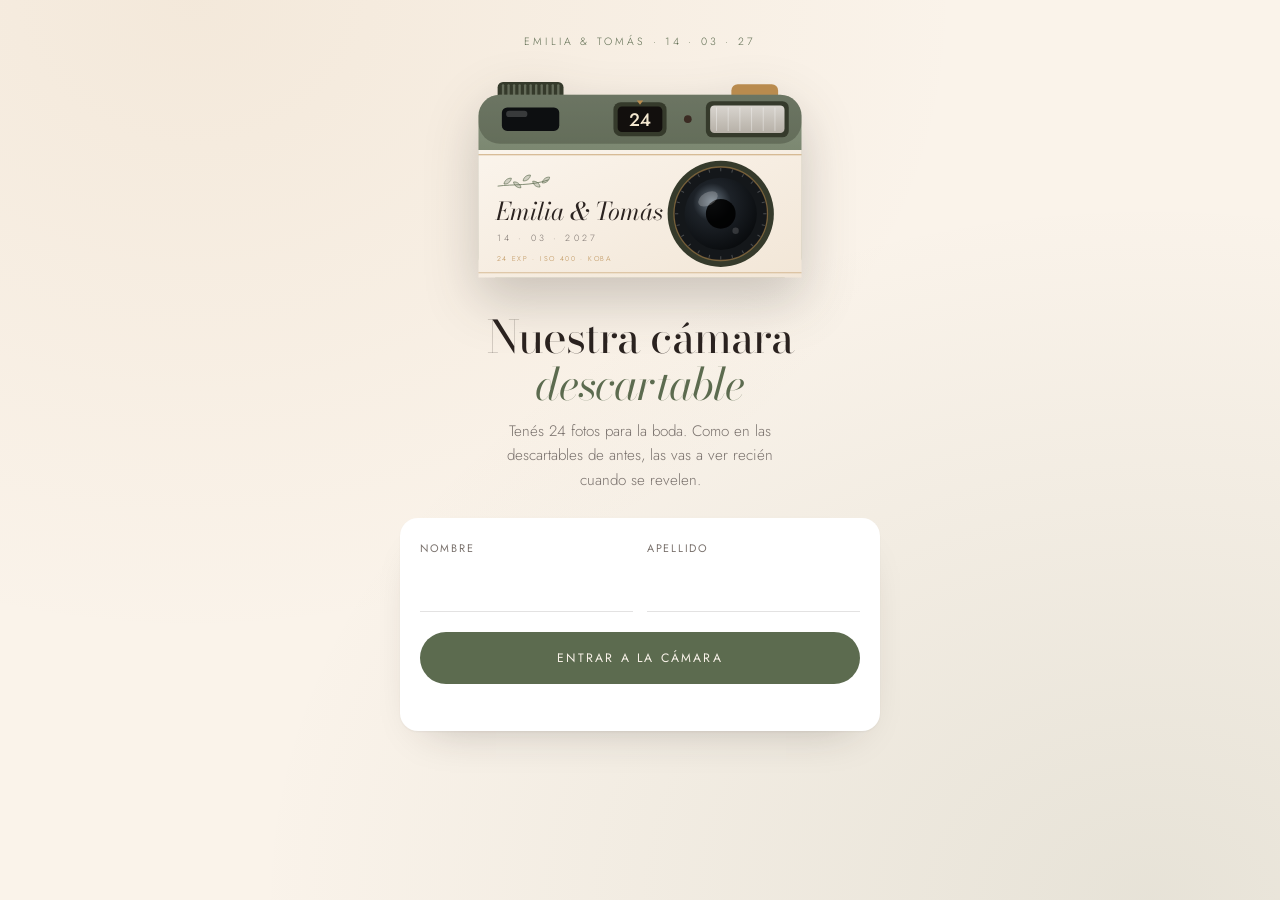
==== commit 0319fb8a: "Comportamiento de app: pantalla fija e ícono atado a la boda - La página no se mueve; solo se desliz" ====
--- a/index.html
+++ b/index.html
@@ -97,13 +97,24 @@
         <p class="cam-estado-num"><span id="cam-quedan">24</span> <span class="cam-estado-txt" id="cam-quedan-txt">fotos en tu rollo</span></p>
         <p class="cam-estado-revela" id="cam-revela"></p>
       </div>
-      <button class="obturador-grande" type="button" id="btn-abrir" aria-label="Abrir la cámara">
-        <span class="obturador-anillo"></span>
-        <span class="obturador-texto">Abrir cámara</span>
-      </button>
-      <label class="link" for="input-galeria" id="btn-galeria">o subí una foto de tu galería</label>
+      <div class="cam-acciones">
+        <button class="obturador-grande" type="button" id="btn-abrir" aria-label="Abrir la cámara">
+          <span class="obturador-anillo"></span>
+          <span class="obturador-texto">Abrir cámara</span>
+        </button>
+        <label class="link" for="input-galeria" id="btn-galeria">o subí una foto de tu galería</label>
+      </div>
       <input type="file" id="input-galeria" accept="image/*" class="archivo-oculto">
       <input type="file" id="input-camara-nativa" accept="image/*" capture="environment" class="archivo-oculto">
+
+      <div class="tarjeta-avisos" id="tarjeta-avisos" hidden>
+        <span class="tarjeta-avisos-icono"><svg><use href="#i-campana"/></svg></span>
+        <div class="tarjeta-avisos-texto">
+          <p class="tarjeta-avisos-titulo" id="ta-titulo">¿Te avisamos cuando se revelen?</p>
+          <p class="tarjeta-avisos-sub" id="ta-texto">Te llega una notificación al celular.</p>
+        </div>
+        <button class="btn btn-outline btn-chico" type="button" id="ta-boton">Avisarme</button>
+      </div>
     </section>
 
     <!-- Pestaña: Mi rollo -->
@@ -202,14 +213,9 @@
       <p class="perfil-modo" id="perfil-modo" hidden>Modo demostración · las fotos quedan solo en este celular</p>
     </div>
     <div class="lista">
-      <div class="lista-item lista-item-col">
-        <p class="lista-titulo">Tu enlace personal</p>
-        <p class="lista-texto">Con este enlace volvés a tu cámara desde otro celular. No lo compartas: con él se entra como vos.</p>
-        <div class="fila-2 fila-botones">
-          <a class="btn btn-outline" id="enlace-whatsapp" target="_blank" rel="noopener">WhatsApp</a>
-          <button class="btn btn-ghost" type="button" id="enlace-copiar">Copiar</button>
-        </div>
-      </div>
+      <button class="lista-item" type="button" id="btn-enlace">
+        <svg><use href="#i-compartir"/></svg><span><strong>Guardar mi enlace personal</strong><em>Para volver a entrar desde otro celular</em></span>
+      </button>
       <button class="lista-item" type="button" id="btn-instalar" hidden>
         <svg><use href="#i-mas"/></svg><span><strong>Instalar la app</strong>Tenela en tu pantalla de inicio</span>
       </button>
@@ -274,7 +280,7 @@
       <li>Elegí <svg class="paso-icono"><use href="#i-mas"/></svg> <strong>Agregar a inicio</strong>.</li>
       <li>Abrí la cámara desde el ícono nuevo: ya entra con tu nombre.</li>
     </ol>
-    <p class="lista-texto">Así te podemos avisar cuando se revelen las fotos.</p>
+    <p class="lista-texto">Así te podemos avisar cuando se revelen las fotos. Después abrí la cámara desde el ícono y activá los avisos.</p>
     <button class="btn btn-primary btn-block" type="button" data-cerrar>Entendido</button>
   </div>
 </div>
@@ -282,6 +288,8 @@
 <div class="toast" id="toast" role="status" aria-live="polite"></div>
 
 <script src="js/boda.js"></script>
+<script src="js/firebase-config.js" defer></script>
+<script src="js/avisos.js" defer></script>
 <script src="js/api.js" defer></script>
 <script src="js/api-demo.js" defer></script>
 <script src="js/imagenes.js" defer></script>
--- a/css/app.css
+++ b/css/app.css
@@ -6,8 +6,10 @@
   --alto-tabbar: 64px;
 }
 
-/* Como una app: sin zoom con doble toque ni pellizco */
+/* Como una app: sin zoom con doble toque ni pellizco, y la página no se
+   mueve; solo se desliza adentro de cada pantalla cuando hace falta */
 html { touch-action: manipulation; }
+html, body { height: 100%; overflow: hidden; overscroll-behavior: none; }
 body.sin-scroll { overflow: hidden; }
 
 body {
@@ -19,12 +21,18 @@
   background-attachment: fixed;
 }
 
-.app { max-width: 520px; margin: 0 auto; min-height: 100dvh; }
+.app {
+  max-width: 520px;
+  height: 100dvh;
+  margin: 0 auto;
+  display: flex;
+  flex-direction: column;
+}
 
 /* ---------- Barra superior ---------- */
 .topbar {
-  position: sticky;
-  top: 0;
+  position: relative;
+  flex: none;
   z-index: 20;
   display: flex;
   align-items: center;
@@ -56,12 +64,17 @@
 .avatar-grande { width: 64px; height: 64px; font-size: 1.3rem; }
 
 /* ---------- Pantallas ---------- */
+.pantallas { flex: 1; min-height: 0; position: relative; }
 .pantalla {
-  padding: 22px 20px calc(var(--alto-tabbar) + var(--safe-bottom) + 30px);
+  position: absolute;
+  inset: 0;
+  overflow-y: auto;
+  overscroll-behavior: contain;
+  -webkit-overflow-scrolling: touch;
+  padding: 22px 20px 28px;
   animation: entra .45s var(--ease-out);
 }
 .pantalla-centro {
-  min-height: 100dvh;
   display: flex;
   flex-direction: column;
   align-items: center;
@@ -156,9 +169,19 @@
 @keyframes led { 0% { fill: #ff9a3c; } 100% { fill: #3b2b23; } }
 
 /* ---------- Pestaña Cámara ---------- */
-.pantalla-camara { display: flex; flex-direction: column; align-items: center; text-align: center; }
-.pantalla-camara .descartable-lugar { margin-top: 18px; }
-.cam-estado { margin: 26px 0 22px; }
+.pantalla-camara {
+  display: flex;
+  flex-direction: column;
+  align-items: center;
+  justify-content: space-evenly;
+  gap: 10px;
+  padding-top: 12px;
+  padding-bottom: 16px;
+  text-align: center;
+}
+.pantalla-camara .descartable-lugar { width: min(80vw, 330px, calc(30dvh * 1.52)); margin: 0 auto; }
+.cam-estado { margin: 0; }
+.cam-acciones { display: flex; flex-direction: column; align-items: center; gap: 4px; }
 .cam-estado-num { margin: 0; font-family: var(--font-display); font-size: 2.6rem; line-height: 1; }
 .cam-estado-num #cam-quedan { color: var(--color-primary); }
 .cam-estado-txt { display: block; margin-top: 6px; font-family: var(--font-body); font-size: .76rem; letter-spacing: .2em; text-transform: uppercase; color: var(--color-muted); }
@@ -476,12 +499,10 @@
 
 /* ---------- Pestañas ---------- */
 .tabbar {
-  position: fixed;
-  left: 50%;
-  bottom: 0;
+  position: relative;
+  flex: none;
   z-index: 30;
-  width: min(100%, 520px);
-  transform: translateX(-50%);
+  width: 100%;
   display: grid;
   grid-template-columns: repeat(3, 1fr);
   height: calc(var(--alto-tabbar) + var(--safe-bottom));
@@ -546,6 +567,7 @@
   max-width: 520px;
   max-height: 92dvh;
   overflow-y: auto;
+  overscroll-behavior: contain;
   padding: 10px 20px calc(24px + var(--safe-bottom));
   border-radius: 22px 22px 0 0;
   background: var(--color-bg);
@@ -718,3 +740,33 @@
 .car-accion svg { width: 24px; height: 24px; fill: none; stroke: currentColor; stroke-width: 1.4; stroke-linecap: round; stroke-linejoin: round; }
 .car-accion.is-confirmando { color: #ff9b8c; }
 .car-accion.is-disabled { opacity: .35; pointer-events: none; }
+
+/* ---------- Tarjeta para activar los avisos ---------- */
+.tarjeta-avisos {
+  display: flex;
+  align-items: center;
+  gap: 12px;
+  width: 100%;
+  margin-top: 0;
+  padding: 14px 14px 14px 16px;
+  border-radius: 16px;
+  background: var(--color-surface);
+  box-shadow: var(--shadow-card);
+  text-align: left;
+  animation: entra .5s var(--ease-out);
+}
+.tarjeta-avisos-icono {
+  flex: none;
+  width: 40px; height: 40px;
+  border-radius: 50%;
+  display: inline-flex;
+  align-items: center;
+  justify-content: center;
+  background: var(--color-soft);
+  color: var(--color-primary);
+}
+.tarjeta-avisos-icono svg { width: 20px; height: 20px; fill: none; stroke: currentColor; stroke-width: 1.4; stroke-linecap: round; stroke-linejoin: round; }
+.tarjeta-avisos-texto { flex: 1; min-width: 0; }
+.tarjeta-avisos-titulo { margin: 0; font-size: .9rem; font-weight: 400; line-height: 1.3; }
+.tarjeta-avisos-sub { margin: 2px 0 0; font-size: .76rem; color: var(--color-muted); line-height: 1.35; }
+.btn-chico { min-height: 38px; padding: 0 14px; font-size: .64rem; letter-spacing: .12em; flex: none; }
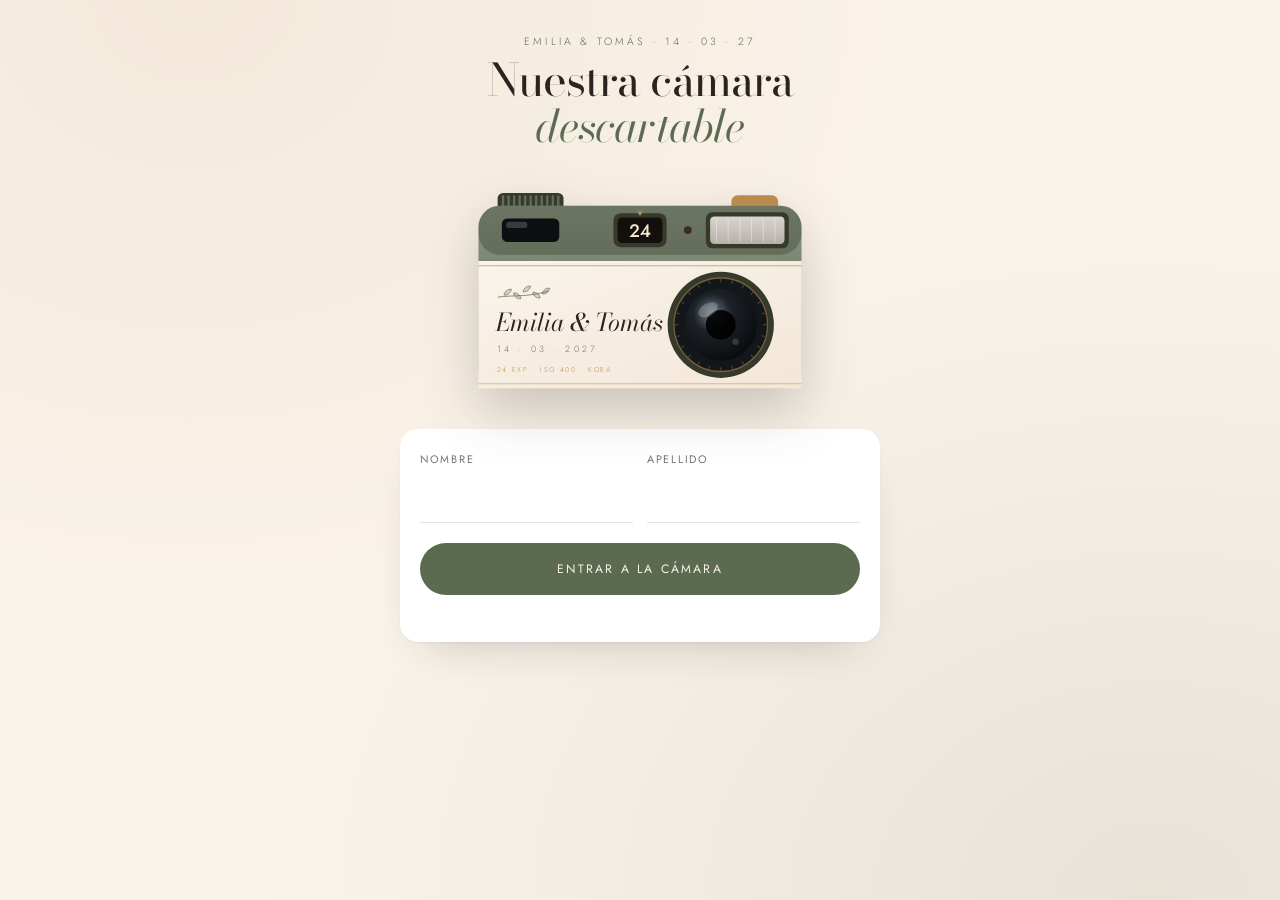
==== commit a24fb042: "Entrada de la cámara más simple e íconos por boda - Título arriba y la cámara abajo; sin el texto de" ====
--- a/index.html
+++ b/index.html
@@ -10,7 +10,7 @@
 <meta name="mobile-web-app-capable" content="yes">
 <meta name="apple-mobile-web-app-status-bar-style" content="default">
 <meta name="apple-mobile-web-app-title" content="Cámara" id="meta-titulo-app">
-<link rel="manifest" href="manifest.webmanifest">
+<!-- El manifiesto lo agrega js/boda.js (en iPhone no se usa: ver ahí) -->
 <link rel="icon" href="assets/icono-192.png" type="image/png">
 <link rel="apple-touch-icon" href="assets/icono-180.png">
 
@@ -18,8 +18,8 @@
 <link rel="preconnect" href="https://fonts.gstatic.com" crossorigin>
 <link href="https://fonts.googleapis.com/css2?family=Bodoni+Moda:ital,opsz,wght@0,6..96,400;0,6..96,500;1,6..96,400;1,6..96,500&family=Jost:wght@300;400;500&display=swap" rel="stylesheet">
 
-<link rel="stylesheet" href="css/base.css">
-<link rel="stylesheet" href="css/app.css">
+<link rel="stylesheet" href="css/base.css?v=10">
+<link rel="stylesheet" href="css/app.css?v=10">
 </head>
 <body>
 
@@ -70,9 +70,8 @@
     <!-- Bienvenida y registro -->
     <section class="pantalla pantalla-bienvenida" id="p-bienvenida" hidden>
       <p class="kicker" id="bv-kicker"></p>
+      <h1 class="titulo-grande">Nuestra cámara<br><em>descartable</em></h1>
       <div class="descartable-lugar" data-descartable></div>
-      <h1 class="titulo-grande">Nuestra cámara<br><em>descartable</em></h1>
-      <p class="bajada" id="bv-bajada"></p>
       <form class="form-registro" id="form-registro" novalidate>
         <div class="fila-2">
           <div class="campo">
@@ -281,21 +280,33 @@
       <li>Abrí la cámara desde el ícono nuevo: ya entra con tu nombre.</li>
     </ol>
     <p class="lista-texto">Así te podemos avisar cuando se revelen las fotos. Después abrí la cámara desde el ícono y activá los avisos.</p>
-    <button class="btn btn-primary btn-block" type="button" data-cerrar>Entendido</button>
+    <button class="btn btn-primary btn-block" type="button" id="instalar-entendido" data-cerrar>Entendido</button>
+  </div>
+</div>
+
+<!-- Ventanita de confirmación (borrar, salir) -->
+<div class="confirmar" id="confirmar" hidden>
+  <div class="confirmar-caja" role="alertdialog" aria-modal="true" aria-labelledby="confirmar-titulo" aria-describedby="confirmar-texto">
+    <p class="confirmar-titulo" id="confirmar-titulo"></p>
+    <p class="confirmar-texto" id="confirmar-texto"></p>
+    <div class="confirmar-botones">
+      <button type="button" class="confirmar-btn" id="confirmar-no">Cancelar</button>
+      <button type="button" class="confirmar-btn confirmar-si" id="confirmar-si"></button>
+    </div>
   </div>
 </div>
 
 <div class="toast" id="toast" role="status" aria-live="polite"></div>
 
-<script src="js/boda.js"></script>
-<script src="js/firebase-config.js" defer></script>
-<script src="js/avisos.js" defer></script>
-<script src="js/api.js" defer></script>
-<script src="js/api-demo.js" defer></script>
-<script src="js/imagenes.js" defer></script>
-<script src="js/sonidos.js" defer></script>
-<script src="js/descartable.js" defer></script>
-<script src="js/visor.js" defer></script>
-<script src="js/app.js" defer></script>
+<script src="js/boda.js?v=10"></script>
+<script src="js/firebase-config.js?v=10" defer></script>
+<script src="js/avisos.js?v=10" defer></script>
+<script src="js/api.js?v=10" defer></script>
+<script src="js/api-demo.js?v=10" defer></script>
+<script src="js/imagenes.js?v=10" defer></script>
+<script src="js/sonidos.js?v=10" defer></script>
+<script src="js/descartable.js?v=10" defer></script>
+<script src="js/visor.js?v=10" defer></script>
+<script src="js/app.js?v=10" defer></script>
 </body>
 </html>
--- a/css/app.css
+++ b/css/app.css
@@ -111,7 +111,7 @@
 
 /* ---------- Bienvenida ---------- */
 .pantalla-bienvenida { padding-top: calc(var(--safe-top) + 34px); text-align: center; }
-.pantalla-bienvenida .descartable-lugar { margin: 14px auto 26px; }
+.pantalla-bienvenida .descartable-lugar { margin: 26px auto 30px; }
 .titulo-grande { font-size: clamp(2.2rem, 10vw, 2.8rem); line-height: 1.04; letter-spacing: -.02em; }
 .titulo-grande em { color: var(--color-primary); }
 .bajada { margin: 12px auto 26px; max-width: 32ch; color: var(--color-muted); font-size: .95rem; }
@@ -660,7 +660,7 @@
   left: 20px;
   right: 20px;
   bottom: calc(var(--alto-tabbar) + var(--safe-bottom) + 14px);
-  z-index: 300;
+  z-index: 400;
   width: fit-content;
   max-width: 440px;
   margin: 0 auto;
@@ -770,3 +770,45 @@
 .tarjeta-avisos-titulo { margin: 0; font-size: .9rem; font-weight: 400; line-height: 1.3; }
 .tarjeta-avisos-sub { margin: 2px 0 0; font-size: .76rem; color: var(--color-muted); line-height: 1.35; }
 .btn-chico { min-height: 38px; padding: 0 14px; font-size: .64rem; letter-spacing: .12em; flex: none; }
+
+/* ---------- Ventanita de confirmación ---------- */
+.confirmar {
+  position: fixed;
+  inset: 0;
+  z-index: 350;
+  display: flex;
+  align-items: center;
+  justify-content: center;
+  padding: 28px;
+  background: rgba(20,16,14,.55);
+  animation: fondo .2s ease;
+}
+.confirmar-caja {
+  width: min(100%, 320px);
+  border-radius: 20px;
+  background: var(--color-bg);
+  text-align: center;
+  overflow: hidden;
+  box-shadow: 0 30px 60px -20px rgba(0,0,0,.4);
+  animation: aparece .28s var(--ease-out);
+}
+@keyframes aparece { from { transform: scale(.92); opacity: 0; } }
+.confirmar-titulo { margin: 24px 22px 6px; font-family: var(--font-display); font-style: italic; font-size: 1.4rem; line-height: 1.2; }
+.confirmar-texto { margin: 0 22px 22px; font-size: .88rem; line-height: 1.5; color: var(--color-muted); }
+.confirmar-botones { display: grid; grid-template-columns: 1fr 1fr; border-top: 1px solid var(--color-line); }
+.confirmar-btn {
+  min-height: 52px;
+  border: none;
+  background: none;
+  font-size: .95rem;
+  color: var(--color-ink);
+}
+.confirmar-btn + .confirmar-btn { border-left: 1px solid var(--color-line); }
+.confirmar-si { font-weight: 500; color: var(--color-primary); }
+.confirmar-si.es-peligro { color: var(--color-error); }
+
+/* Tipografías de títulos sin cursiva (bodas/<boda>.js → fuentes.cursiva = false) */
+.sin-cursiva h1, .sin-cursiva h2, .sin-cursiva em, .sin-cursiva .topbar-nombres,
+.sin-cursiva .d-nombres, .sin-cursiva .mensaje-grande, .sin-cursiva .hoja-titulo,
+.sin-cursiva .revelado-titulo, .sin-cursiva .confirmar-titulo, .sin-cursiva .carrusel-titulo span,
+.sin-cursiva .carrusel-comentario, .sin-cursiva .foto-comentario, .sin-cursiva .pelicula-vacia { font-style: normal; }
